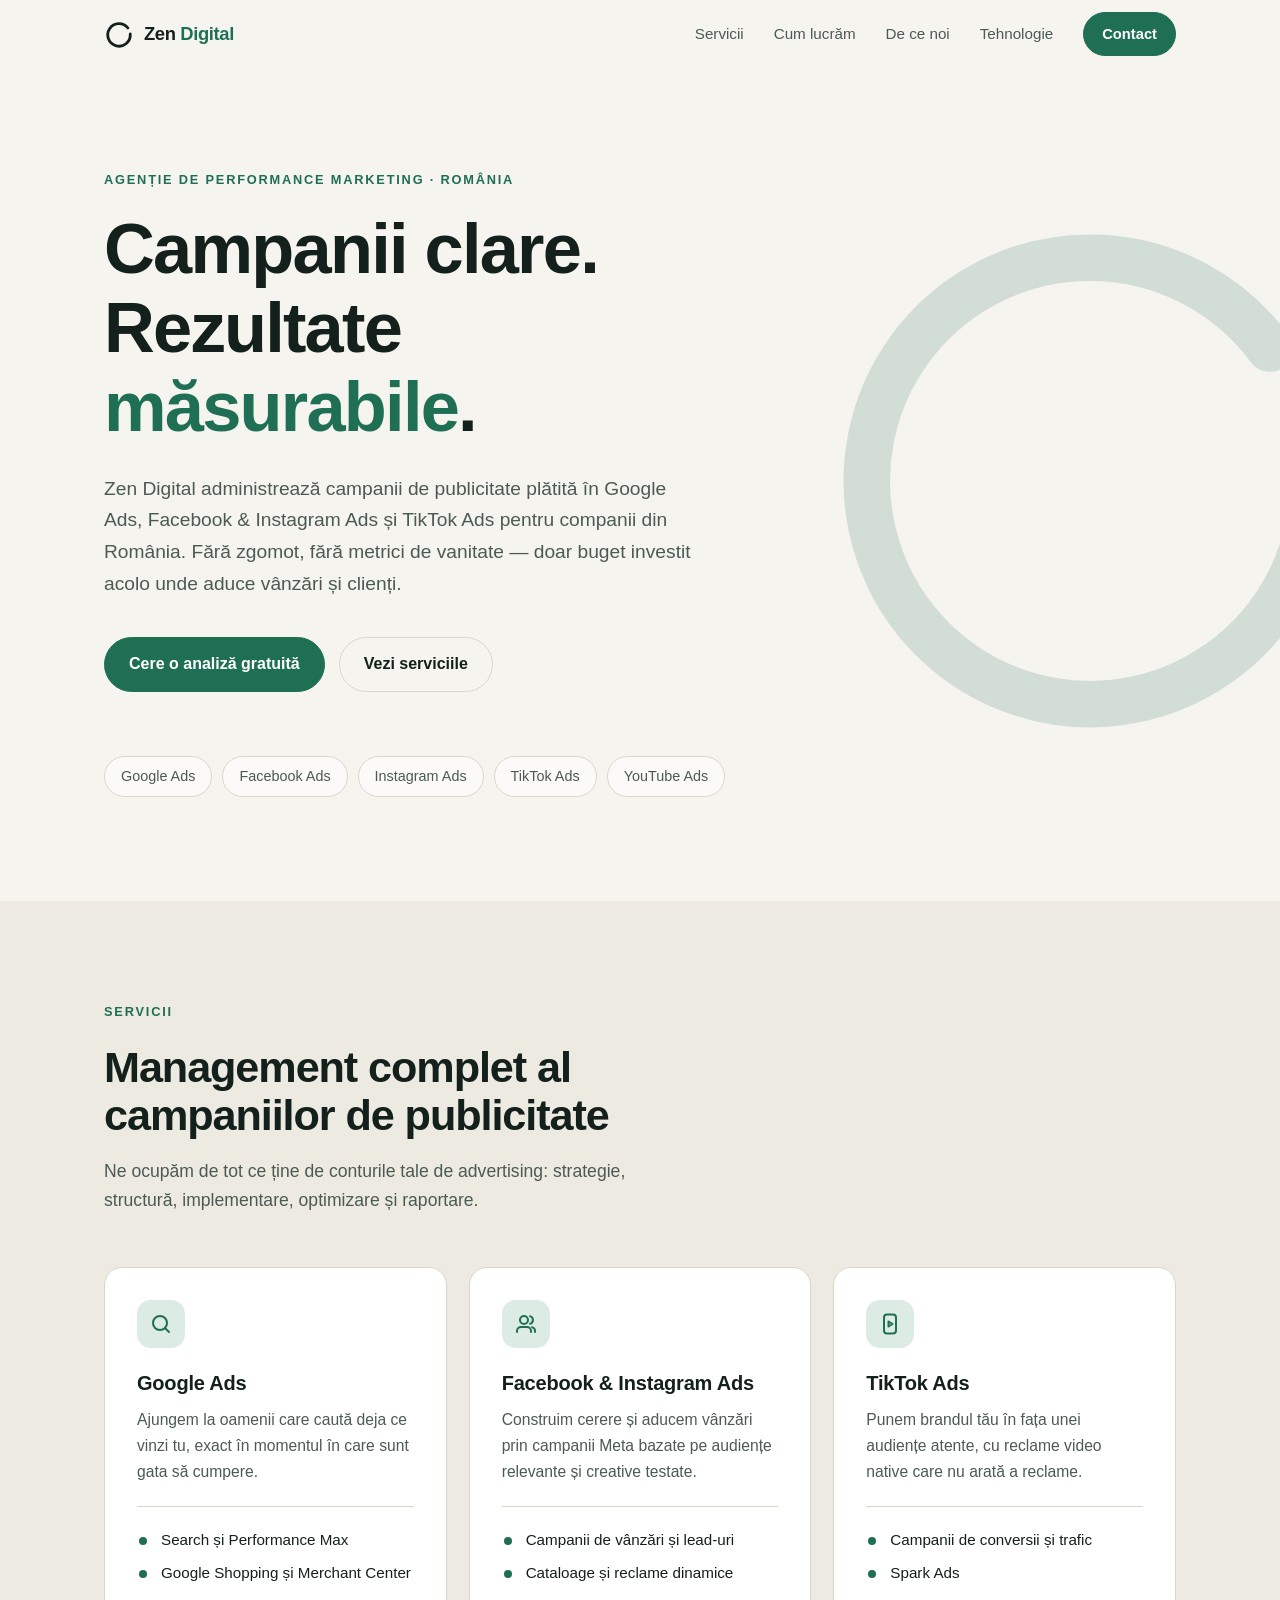
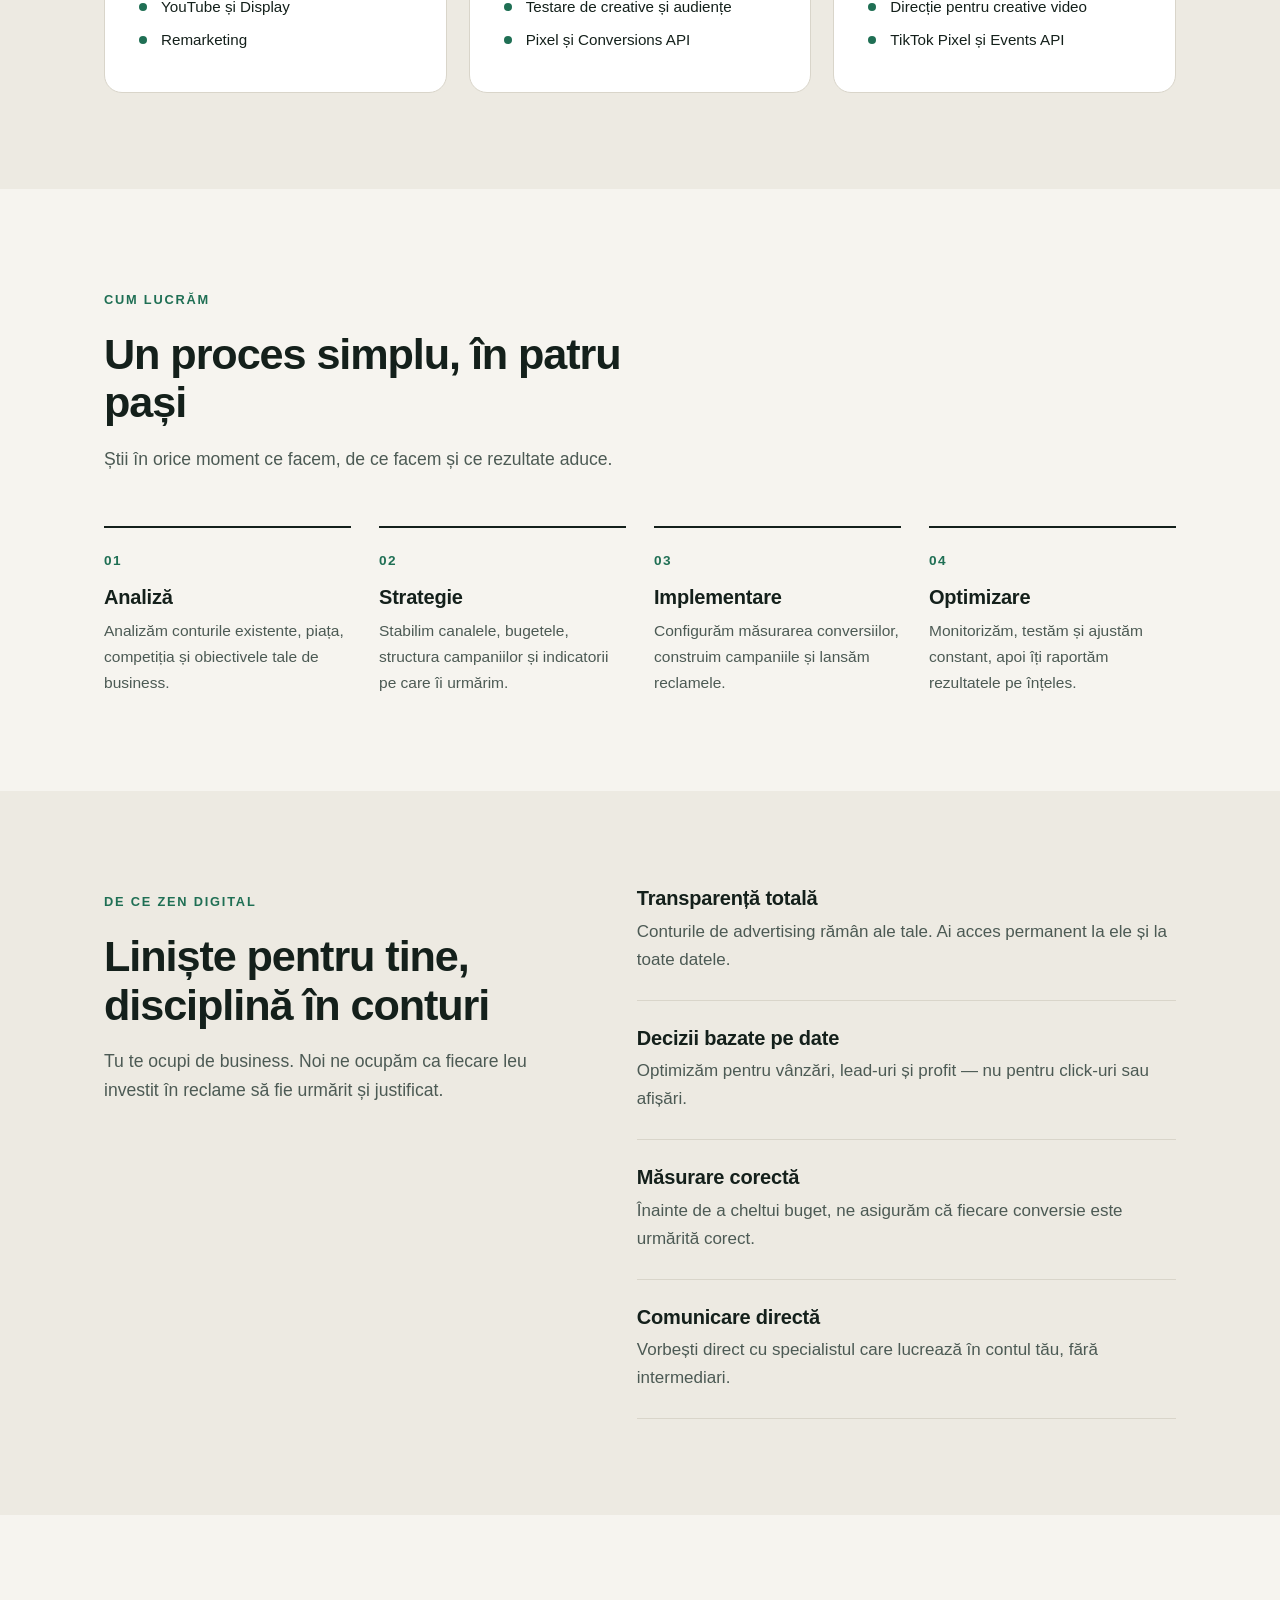
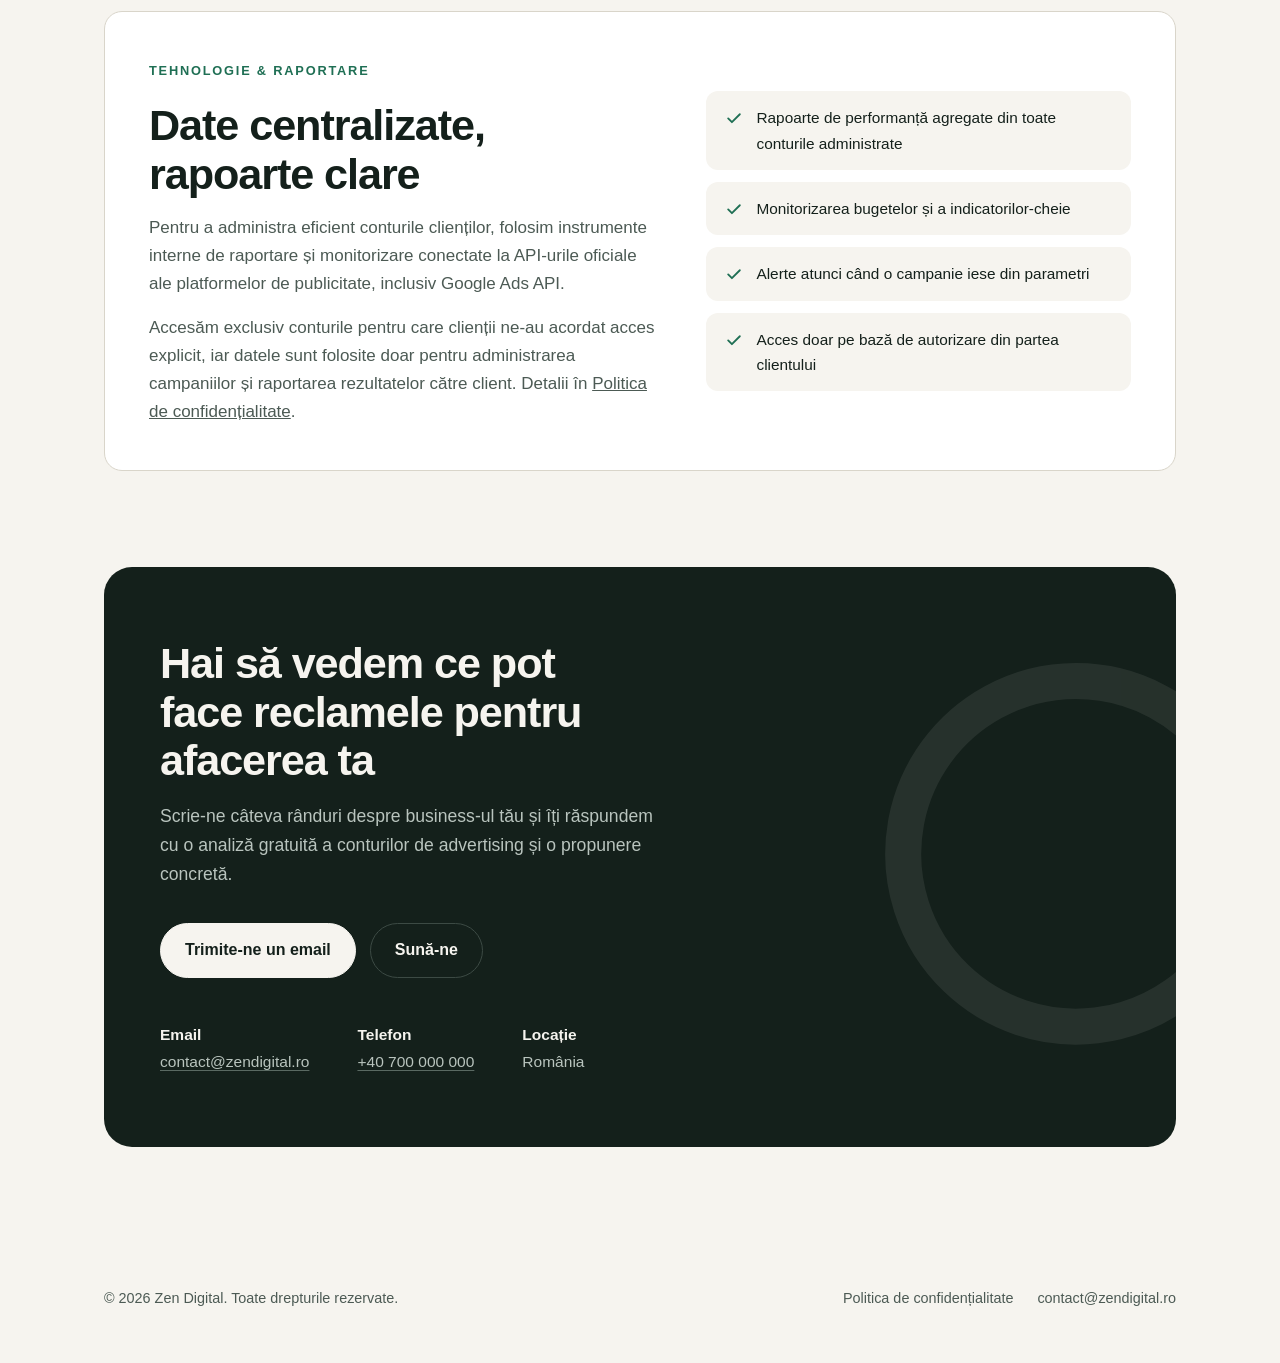
==== index.html @ 2e322310 "Add Zen Digital agency website Static one-page site in Romanian presenting the performance marketing" ====
<!DOCTYPE html>
<html lang="ro">
<head>
  <meta charset="utf-8">
  <meta name="viewport" content="width=device-width, initial-scale=1">
  <title>Zen Digital — Agenție de performance marketing | Google Ads, Meta Ads, TikTok Ads</title>
  <meta name="description" content="Zen Digital este o agenție de performance marketing din România. Administrăm campanii Google Ads, Facebook &amp; Instagram Ads și TikTok Ads, cu focus pe rezultate măsurabile.">
  <meta property="og:title" content="Zen Digital — Agenție de performance marketing">
  <meta property="og:description" content="Management de campanii Google Ads, Meta Ads și TikTok Ads pentru companii din România.">
  <meta property="og:type" content="website">
  <meta property="og:locale" content="ro_RO">
  <meta name="theme-color" content="#f6f4ef">
  <link rel="icon" href="favicon.svg" type="image/svg+xml">
  <link rel="stylesheet" href="styles.css">
</head>
<body>
  <a class="skip" href="#continut">Sari la conținut</a>

  <header class="header">
    <div class="wrap">
      <a class="logo" href="#" aria-label="Zen Digital — acasă">
        <svg viewBox="0 0 32 32" aria-hidden="true"><path d="M25.5 9.6A12 12 0 1 0 28 16" fill="none" stroke="currentColor" stroke-width="3" stroke-linecap="round"/></svg>
        <span>Zen <span>Digital</span></span>
      </a>
      <button class="menu-btn" aria-label="Meniu" aria-expanded="false" aria-controls="nav">
        <svg viewBox="0 0 24 24" fill="none" stroke="currentColor" stroke-width="2" stroke-linecap="round" aria-hidden="true"><path d="M4 7h16M4 12h16M4 17h16"/></svg>
      </button>
      <nav class="nav" id="nav" aria-label="Navigare principală">
        <a href="#servicii">Servicii</a>
        <a href="#proces">Cum lucrăm</a>
        <a href="#principii">De ce noi</a>
        <a href="#tehnologie">Tehnologie</a>
        <a class="btn small" href="#contact">Contact</a>
      </nav>
    </div>
  </header>

  <main id="continut">
    <section class="hero">
      <svg class="enso" viewBox="0 0 200 200" aria-hidden="true"><path d="M158 56A72 72 0 1 0 172 100" fill="none" stroke="currentColor" stroke-width="15" stroke-linecap="round"/></svg>
      <div class="wrap">
        <span class="eyebrow">Agenție de performance marketing · România</span>
        <h1>Campanii clare. Rezultate <em>măsurabile</em>.</h1>
        <p class="lead">Zen Digital administrează campanii de publicitate plătită în Google Ads, Facebook &amp; Instagram Ads și TikTok Ads pentru companii din România. Fără zgomot, fără metrici de vanitate — doar buget investit acolo unde aduce vânzări și clienți.</p>
        <div class="actions">
          <a class="btn" href="#contact">Cere o analiză gratuită</a>
          <a class="btn ghost" href="#servicii">Vezi serviciile</a>
        </div>
        <div class="platforms" aria-label="Platforme pe care lucrăm">
          <span>Google Ads</span>
          <span>Facebook Ads</span>
          <span>Instagram Ads</span>
          <span>TikTok Ads</span>
          <span>YouTube Ads</span>
        </div>
      </div>
    </section>

    <section class="section alt" id="servicii">
      <div class="wrap">
        <div class="section-head reveal">
          <span class="eyebrow">Servicii</span>
          <h2>Management complet al campaniilor de publicitate</h2>
          <p>Ne ocupăm de tot ce ține de conturile tale de advertising: strategie, structură, implementare, optimizare și raportare.</p>
        </div>
        <div class="grid-3">
          <article class="card reveal">
            <div class="icon"><svg viewBox="0 0 24 24" fill="none" stroke="currentColor" stroke-width="2" stroke-linecap="round" stroke-linejoin="round" aria-hidden="true"><circle cx="11" cy="11" r="7"/><path d="m20 20-3.5-3.5"/></svg></div>
            <h3>Google Ads</h3>
            <p>Ajungem la oamenii care caută deja ce vinzi tu, exact în momentul în care sunt gata să cumpere.</p>
            <ul>
              <li>Search și Performance Max</li>
              <li>Google Shopping și Merchant Center</li>
              <li>YouTube și Display</li>
              <li>Remarketing</li>
            </ul>
          </article>
          <article class="card reveal">
            <div class="icon"><svg viewBox="0 0 24 24" fill="none" stroke="currentColor" stroke-width="2" stroke-linecap="round" stroke-linejoin="round" aria-hidden="true"><path d="M17 20v-1a4 4 0 0 0-4-4H7a4 4 0 0 0-4 4v1"/><circle cx="10" cy="8" r="4"/><path d="M21 20v-1a4 4 0 0 0-3-3.85M16 4.15a4 4 0 0 1 0 7.7"/></svg></div>
            <h3>Facebook &amp; Instagram Ads</h3>
            <p>Construim cerere și aducem vânzări prin campanii Meta bazate pe audiențe relevante și creative testate.</p>
            <ul>
              <li>Campanii de vânzări și lead-uri</li>
              <li>Cataloage și reclame dinamice</li>
              <li>Testare de creative și audiențe</li>
              <li>Pixel și Conversions API</li>
            </ul>
          </article>
          <article class="card reveal">
            <div class="icon"><svg viewBox="0 0 24 24" fill="none" stroke="currentColor" stroke-width="2" stroke-linecap="round" stroke-linejoin="round" aria-hidden="true"><rect x="6" y="2.5" width="12" height="19" rx="3"/><path d="m10.5 9.5 4 2.5-4 2.5z"/></svg></div>
            <h3>TikTok Ads</h3>
            <p>Punem brandul tău în fața unei audiențe atente, cu reclame video native care nu arată a reclame.</p>
            <ul>
              <li>Campanii de conversii și trafic</li>
              <li>Spark Ads</li>
              <li>Direcție pentru creative video</li>
              <li>TikTok Pixel și Events API</li>
            </ul>
          </article>
        </div>
      </div>
    </section>

    <section class="section" id="proces">
      <div class="wrap">
        <div class="section-head reveal">
          <span class="eyebrow">Cum lucrăm</span>
          <h2>Un proces simplu, în patru pași</h2>
          <p>Știi în orice moment ce facem, de ce facem și ce rezultate aduce.</p>
        </div>
        <div class="steps">
          <div class="step reveal">
            <h3>Analiză</h3>
            <p>Analizăm conturile existente, piața, competiția și obiectivele tale de business.</p>
          </div>
          <div class="step reveal">
            <h3>Strategie</h3>
            <p>Stabilim canalele, bugetele, structura campaniilor și indicatorii pe care îi urmărim.</p>
          </div>
          <div class="step reveal">
            <h3>Implementare</h3>
            <p>Configurăm măsurarea conversiilor, construim campaniile și lansăm reclamele.</p>
          </div>
          <div class="step reveal">
            <h3>Optimizare</h3>
            <p>Monitorizăm, testăm și ajustăm constant, apoi îți raportăm rezultatele pe înțeles.</p>
          </div>
        </div>
      </div>
    </section>

    <section class="section alt" id="principii">
      <div class="wrap split">
        <div class="section-head reveal">
          <span class="eyebrow">De ce Zen Digital</span>
          <h2>Liniște pentru tine, disciplină în conturi</h2>
          <p>Tu te ocupi de business. Noi ne ocupăm ca fiecare leu investit în reclame să fie urmărit și justificat.</p>
        </div>
        <div class="principles">
          <div class="principle reveal">
            <h3>Transparență totală</h3>
            <p>Conturile de advertising rămân ale tale. Ai acces permanent la ele și la toate datele.</p>
          </div>
          <div class="principle reveal">
            <h3>Decizii bazate pe date</h3>
            <p>Optimizăm pentru vânzări, lead-uri și profit — nu pentru click-uri sau afișări.</p>
          </div>
          <div class="principle reveal">
            <h3>Măsurare corectă</h3>
            <p>Înainte de a cheltui buget, ne asigurăm că fiecare conversie este urmărită corect.</p>
          </div>
          <div class="principle reveal">
            <h3>Comunicare directă</h3>
            <p>Vorbești direct cu specialistul care lucrează în contul tău, fără intermediari.</p>
          </div>
        </div>
      </div>
    </section>

    <section class="section" id="tehnologie">
      <div class="wrap">
        <div class="tech reveal">
          <div>
            <span class="eyebrow">Tehnologie &amp; raportare</span>
            <h2>Date centralizate, rapoarte clare</h2>
            <p>Pentru a administra eficient conturile clienților, folosim instrumente interne de raportare și monitorizare conectate la API-urile oficiale ale platformelor de publicitate, inclusiv Google Ads API.</p>
            <p>Accesăm exclusiv conturile pentru care clienții ne-au acordat acces explicit, iar datele sunt folosite doar pentru administrarea campaniilor și raportarea rezultatelor către client. Detalii în <a href="politica-de-confidentialitate.html">Politica de confidențialitate</a>.</p>
          </div>
          <ul>
            <li><svg viewBox="0 0 24 24" fill="none" stroke="currentColor" stroke-width="2.2" stroke-linecap="round" stroke-linejoin="round" aria-hidden="true"><path d="m5 12.5 4.5 4.5L19 7.5"/></svg>Rapoarte de performanță agregate din toate conturile administrate</li>
            <li><svg viewBox="0 0 24 24" fill="none" stroke="currentColor" stroke-width="2.2" stroke-linecap="round" stroke-linejoin="round" aria-hidden="true"><path d="m5 12.5 4.5 4.5L19 7.5"/></svg>Monitorizarea bugetelor și a indicatorilor-cheie</li>
            <li><svg viewBox="0 0 24 24" fill="none" stroke="currentColor" stroke-width="2.2" stroke-linecap="round" stroke-linejoin="round" aria-hidden="true"><path d="m5 12.5 4.5 4.5L19 7.5"/></svg>Alerte atunci când o campanie iese din parametri</li>
            <li><svg viewBox="0 0 24 24" fill="none" stroke="currentColor" stroke-width="2.2" stroke-linecap="round" stroke-linejoin="round" aria-hidden="true"><path d="m5 12.5 4.5 4.5L19 7.5"/></svg>Acces doar pe bază de autorizare din partea clientului</li>
          </ul>
        </div>
      </div>
    </section>

    <section class="section" id="contact" style="padding-top:0">
      <div class="wrap">
        <div class="cta reveal">
          <svg class="enso" viewBox="0 0 200 200" aria-hidden="true"><path d="M158 56A72 72 0 1 0 172 100" fill="none" stroke="currentColor" stroke-width="15" stroke-linecap="round"/></svg>
          <h2>Hai să vedem ce pot face reclamele pentru afacerea ta</h2>
          <p>Scrie-ne câteva rânduri despre business-ul tău și îți răspundem cu o analiză gratuită a conturilor de advertising și o propunere concretă.</p>
          <div class="actions">
            <a class="btn light" href="mailto:contact@zendigital.ro?subject=Solicitare%20analiz%C4%83%20gratuit%C4%83">Trimite-ne un email</a>
            <a class="btn ghost" href="tel:+40700000000">Sună-ne</a>
          </div>
          <div class="contact-list">
            <div><strong>Email</strong><a href="mailto:contact@zendigital.ro">contact@zendigital.ro</a></div>
            <div><strong>Telefon</strong><a href="tel:+40700000000">+40 700 000 000</a></div>
            <div><strong>Locație</strong>România</div>
          </div>
        </div>
      </div>
    </section>
  </main>

  <footer class="footer">
    <div class="wrap">
      <span>© <span id="year">2026</span> Zen Digital. Toate drepturile rezervate.</span>
      <nav aria-label="Legal">
        <a href="politica-de-confidentialitate.html">Politica de confidențialitate</a>
        <a href="mailto:contact@zendigital.ro">contact@zendigital.ro</a>
      </nav>
    </div>
  </footer>

  <script src="script.js"></script>
</body>
</html>
---- styles.css ----
:root {
  --paper: #f6f4ef;
  --paper-2: #edeae2;
  --ink: #14201b;
  --ink-soft: #4c5a54;
  --line: #d9d5ca;
  --accent: #1f6f54;
  --accent-dark: #17543f;
  --accent-soft: #dcebe3;
  --white: #ffffff;
  --radius: 18px;
  --wrap: 1120px;
  --font: -apple-system, BlinkMacSystemFont, "Segoe UI", Roboto, "Helvetica Neue", Arial, sans-serif;
}

*, *::before, *::after { box-sizing: border-box; }

html { scroll-behavior: smooth; scroll-padding-top: 84px; }

body {
  margin: 0;
  font-family: var(--font);
  font-size: 17px;
  line-height: 1.65;
  color: var(--ink);
  background: var(--paper);
  -webkit-font-smoothing: antialiased;
}

img, svg { max-width: 100%; display: block; }
a { color: inherit; }

h1, h2, h3 { line-height: 1.12; letter-spacing: -0.025em; margin: 0; font-weight: 700; }
h1 { font-size: clamp(2.4rem, 6vw, 4.4rem); }
h2 { font-size: clamp(1.8rem, 3.6vw, 2.7rem); }
h3 { font-size: 1.25rem; letter-spacing: -0.01em; }
p { margin: 0; }

.wrap { width: 100%; max-width: var(--wrap); margin: 0 auto; padding: 0 24px; }

.skip {
  position: absolute; left: -9999px; top: 0;
  background: var(--ink); color: var(--white); padding: 10px 16px; z-index: 100;
}
.skip:focus { left: 12px; top: 12px; }

:focus-visible { outline: 2px solid var(--accent); outline-offset: 3px; border-radius: 4px; }

/* Header */
.header {
  position: sticky; top: 0; z-index: 50;
  background: rgba(246, 244, 239, 0.86);
  backdrop-filter: blur(12px);
  -webkit-backdrop-filter: blur(12px);
  border-bottom: 1px solid transparent;
  transition: border-color .2s;
}
.header.scrolled { border-bottom-color: var(--line); }
.header .wrap { display: flex; align-items: center; justify-content: space-between; height: 68px; }

.logo { display: inline-flex; align-items: center; gap: 10px; text-decoration: none; font-weight: 700; font-size: 1.15rem; letter-spacing: -0.02em; }
.logo svg { width: 30px; height: 30px; }
.logo span span { color: var(--accent); }

.nav { display: flex; align-items: center; gap: 30px; }
.nav a { text-decoration: none; font-size: .95rem; color: var(--ink-soft); transition: color .15s; }
.nav a:hover { color: var(--ink); }
.nav a.btn { color: var(--white); }

.menu-btn {
  display: none; background: none; border: 0; padding: 10px; margin-right: -10px; cursor: pointer; color: var(--ink);
}
.menu-btn svg { width: 24px; height: 24px; }

/* Buttons */
.btn {
  display: inline-flex; align-items: center; justify-content: center; gap: 8px;
  padding: 13px 24px; border-radius: 999px;
  background: var(--accent); color: var(--white);
  font-weight: 600; font-size: 1rem; text-decoration: none;
  border: 1px solid var(--accent);
  transition: background .15s, transform .15s, border-color .15s;
}
.btn:hover { background: var(--accent-dark); border-color: var(--accent-dark); transform: translateY(-1px); }
.btn.small { padding: 9px 18px; font-size: .92rem; }
.btn.ghost { background: transparent; color: var(--ink); border-color: var(--line); }
.btn.ghost:hover { background: var(--white); border-color: var(--ink); }
.btn.light { background: var(--paper); color: var(--ink); border-color: var(--paper); }
.btn.light:hover { background: var(--white); border-color: var(--white); }

/* Hero */
.hero { position: relative; overflow: hidden; padding: 96px 0 104px; }
.hero .wrap { position: relative; z-index: 1; }
.hero h1 { max-width: 15ch; }
.hero h1 em { font-style: normal; color: var(--accent); }
.hero .lead { margin-top: 26px; max-width: 56ch; font-size: 1.2rem; color: var(--ink-soft); }
.hero .actions { margin-top: 38px; display: flex; flex-wrap: wrap; gap: 14px; }
.enso {
  position: absolute; right: -120px; top: 50%; transform: translateY(-50%);
  width: 620px; height: 620px; color: var(--accent); opacity: .16; pointer-events: none;
}

.eyebrow {
  display: inline-block; margin-bottom: 20px;
  font-size: .8rem; font-weight: 600; letter-spacing: .14em; text-transform: uppercase; color: var(--accent);
}

.platforms { margin-top: 64px; display: flex; flex-wrap: wrap; gap: 10px; }
.platforms span {
  padding: 8px 16px; border: 1px solid var(--line); border-radius: 999px;
  font-size: .9rem; color: var(--ink-soft); background: rgba(255,255,255,.55);
}

/* Sections */
.section { padding: 96px 0; }
.section.alt { background: var(--paper-2); }
.section-head { max-width: 62ch; margin-bottom: 52px; }
.section-head p { margin-top: 18px; color: var(--ink-soft); font-size: 1.1rem; }

/* Cards */
.grid-3 { display: grid; grid-template-columns: repeat(3, 1fr); gap: 22px; }
.card {
  background: var(--white); border: 1px solid var(--line); border-radius: var(--radius);
  padding: 32px; display: flex; flex-direction: column;
  transition: transform .2s, box-shadow .2s;
}
.card:hover { transform: translateY(-3px); box-shadow: 0 18px 40px -24px rgba(20, 32, 27, .35); }
.card .icon {
  width: 48px; height: 48px; border-radius: 14px; background: var(--accent-soft); color: var(--accent);
  display: grid; place-items: center; margin-bottom: 24px;
}
.card .icon svg { width: 24px; height: 24px; }
.card p { margin-top: 12px; color: var(--ink-soft); font-size: .98rem; }
.card ul { list-style: none; padding: 0; margin: 22px 0 0; border-top: 1px solid var(--line); padding-top: 20px; }
.card li { position: relative; padding-left: 24px; font-size: .95rem; margin-bottom: 8px; }
.card li::before {
  content: ""; position: absolute; left: 2px; top: .62em; width: 8px; height: 8px;
  border-radius: 50%; background: var(--accent);
}

/* Process */
.steps { display: grid; grid-template-columns: repeat(4, 1fr); gap: 28px; counter-reset: step; }
.step { counter-increment: step; border-top: 2px solid var(--ink); padding-top: 22px; }
.step::before {
  content: "0" counter(step); display: block; margin-bottom: 14px;
  font-size: .85rem; font-weight: 600; letter-spacing: .1em; color: var(--accent);
}
.step p { margin-top: 10px; color: var(--ink-soft); font-size: .97rem; }

/* Principles */
.split { display: grid; grid-template-columns: 1fr 1.15fr; gap: 64px; align-items: start; }
.split .section-head { margin-bottom: 0; position: sticky; top: 110px; }
.principles { display: grid; gap: 0; }
.principle { padding: 26px 0; border-bottom: 1px solid var(--line); }
.principle:first-child { padding-top: 0; }
.principle p { margin-top: 8px; color: var(--ink-soft); }

/* Tech */
.tech {
  background: var(--white); border: 1px solid var(--line); border-radius: var(--radius);
  padding: 44px; display: grid; grid-template-columns: 1.2fr 1fr; gap: 48px; align-items: center;
}
.tech p { margin-top: 16px; color: var(--ink-soft); }
.tech ul { list-style: none; margin: 0; padding: 0; display: grid; gap: 12px; }
.tech li {
  padding: 14px 18px; background: var(--paper); border-radius: 12px; font-size: .96rem;
  display: flex; gap: 12px; align-items: flex-start;
}
.tech li svg { flex: none; width: 20px; height: 20px; color: var(--accent); margin-top: 3px; }

/* Contact */
.cta { background: var(--ink); color: var(--paper); border-radius: 28px; padding: 72px 56px; position: relative; overflow: hidden; }
.cta h2 { max-width: 18ch; }
.cta > p { margin-top: 18px; max-width: 52ch; color: #b9c4be; font-size: 1.1rem; }
.cta .actions { margin-top: 34px; display: flex; flex-wrap: wrap; gap: 14px; }
.cta .enso { right: -140px; width: 480px; height: 480px; color: var(--paper); opacity: .08; }
.cta .btn.ghost { color: var(--paper); border-color: #3c4a44; }
.cta .btn.ghost:hover { background: transparent; border-color: var(--paper); }
.contact-list { margin-top: 44px; display: flex; flex-wrap: wrap; gap: 14px 48px; font-size: .97rem; color: #b9c4be; position: relative; }
.contact-list strong { display: block; color: var(--paper); font-weight: 600; margin-bottom: 2px; }
.contact-list a { text-decoration-color: #5a6962; text-underline-offset: 3px; }

/* Footer */
.footer { padding: 44px 0 52px; font-size: .9rem; color: var(--ink-soft); }
.footer .wrap { display: flex; flex-wrap: wrap; gap: 16px 32px; justify-content: space-between; align-items: center; }
.footer nav { display: flex; flex-wrap: wrap; gap: 8px 24px; }
.footer a { text-decoration: none; }
.footer a:hover { color: var(--ink); text-decoration: underline; }

/* Legal page */
.legal { padding: 72px 0 96px; }
.legal .wrap { max-width: 780px; }
.legal h1 { font-size: clamp(2rem, 4.5vw, 3rem); }
.legal .updated { margin-top: 14px; color: var(--ink-soft); font-size: .95rem; }
.legal h2 { font-size: 1.4rem; margin: 48px 0 14px; letter-spacing: -0.015em; }
.legal p, .legal li { color: #2f3d37; }
.legal p + p { margin-top: 14px; }
.legal ul { padding-left: 22px; margin: 12px 0; }
.legal li { margin-bottom: 8px; }
.legal a { color: var(--accent); text-underline-offset: 3px; }
.legal dl { margin: 12px 0; display: grid; grid-template-columns: max-content 1fr; gap: 6px 20px; }
.legal dt { color: var(--ink-soft); }
.legal dd { margin: 0; }

/* Reveal */
.reveal { opacity: 0; transform: translateY(16px); transition: opacity .6s ease, transform .6s ease; }
.reveal.in { opacity: 1; transform: none; }

@media (prefers-reduced-motion: reduce) {
  html { scroll-behavior: auto; }
  .reveal { opacity: 1; transform: none; transition: none; }
  .btn, .card { transition: none; }
}

@media (max-width: 960px) {
  .grid-3 { grid-template-columns: 1fr; }
  .steps { grid-template-columns: repeat(2, 1fr); }
  .split { grid-template-columns: 1fr; gap: 40px; }
  .split .section-head { position: static; }
  .tech { grid-template-columns: 1fr; gap: 32px; padding: 32px; }
  .enso { width: 460px; height: 460px; right: -200px; }
}

@media (max-width: 720px) {
  body { font-size: 16px; }
  .wrap { padding: 0 20px; }
  .menu-btn { display: block; }
  .nav {
    display: none; position: absolute; top: 68px; left: 0; right: 0;
    flex-direction: column; align-items: stretch; gap: 0;
    background: var(--paper); border-bottom: 1px solid var(--line); padding: 8px 20px 20px;
  }
  .nav.open { display: flex; }
  .nav a { padding: 14px 0; font-size: 1.05rem; border-bottom: 1px solid var(--line); }
  .nav a.btn { margin-top: 16px; border-bottom: 0; padding: 13px 24px; }
  .hero { padding: 56px 0 72px; }
  .hero .lead { font-size: 1.08rem; }
  .platforms { margin-top: 44px; }
  .section { padding: 68px 0; }
  .section-head { margin-bottom: 36px; }
  .steps { grid-template-columns: 1fr; }
  .card { padding: 26px; }
  .cta { padding: 48px 26px; border-radius: 22px; }
  .legal dl { grid-template-columns: 1fr; gap: 2px; }
  .legal dd { margin-bottom: 10px; }
}
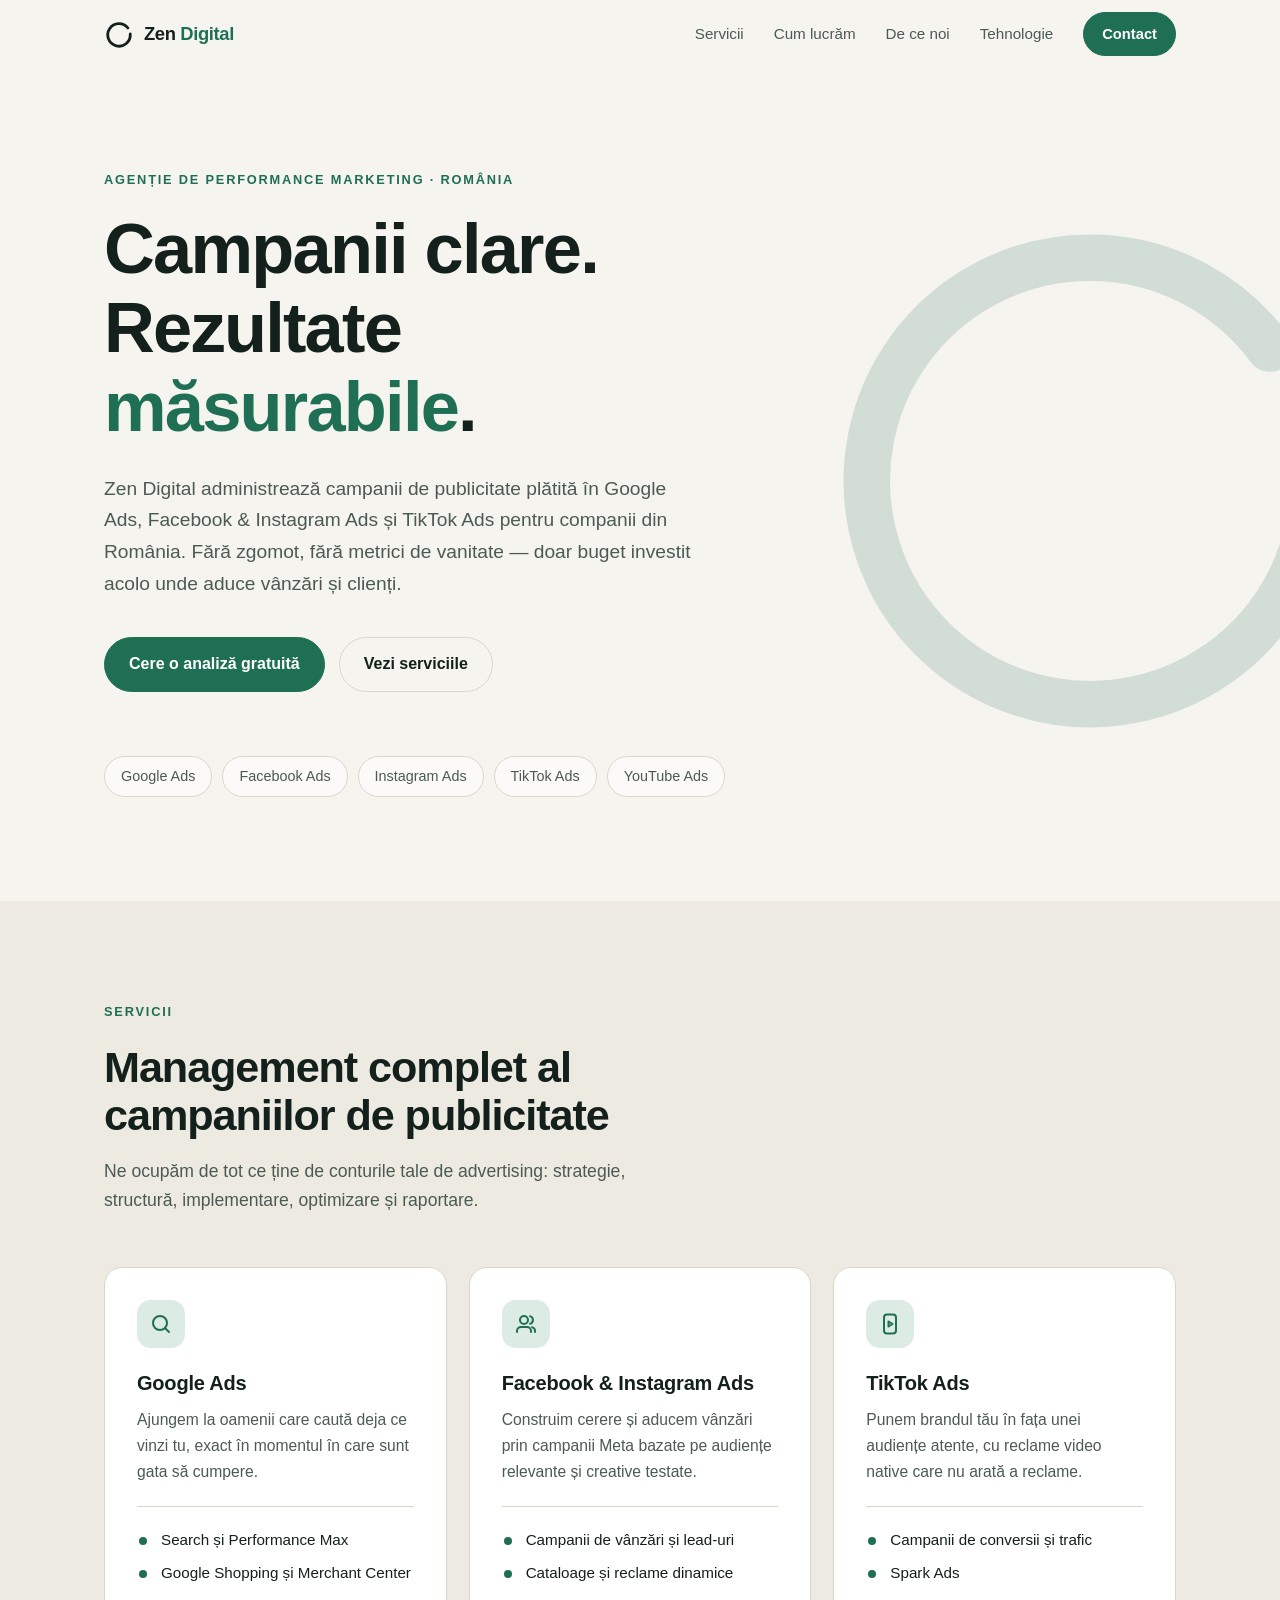
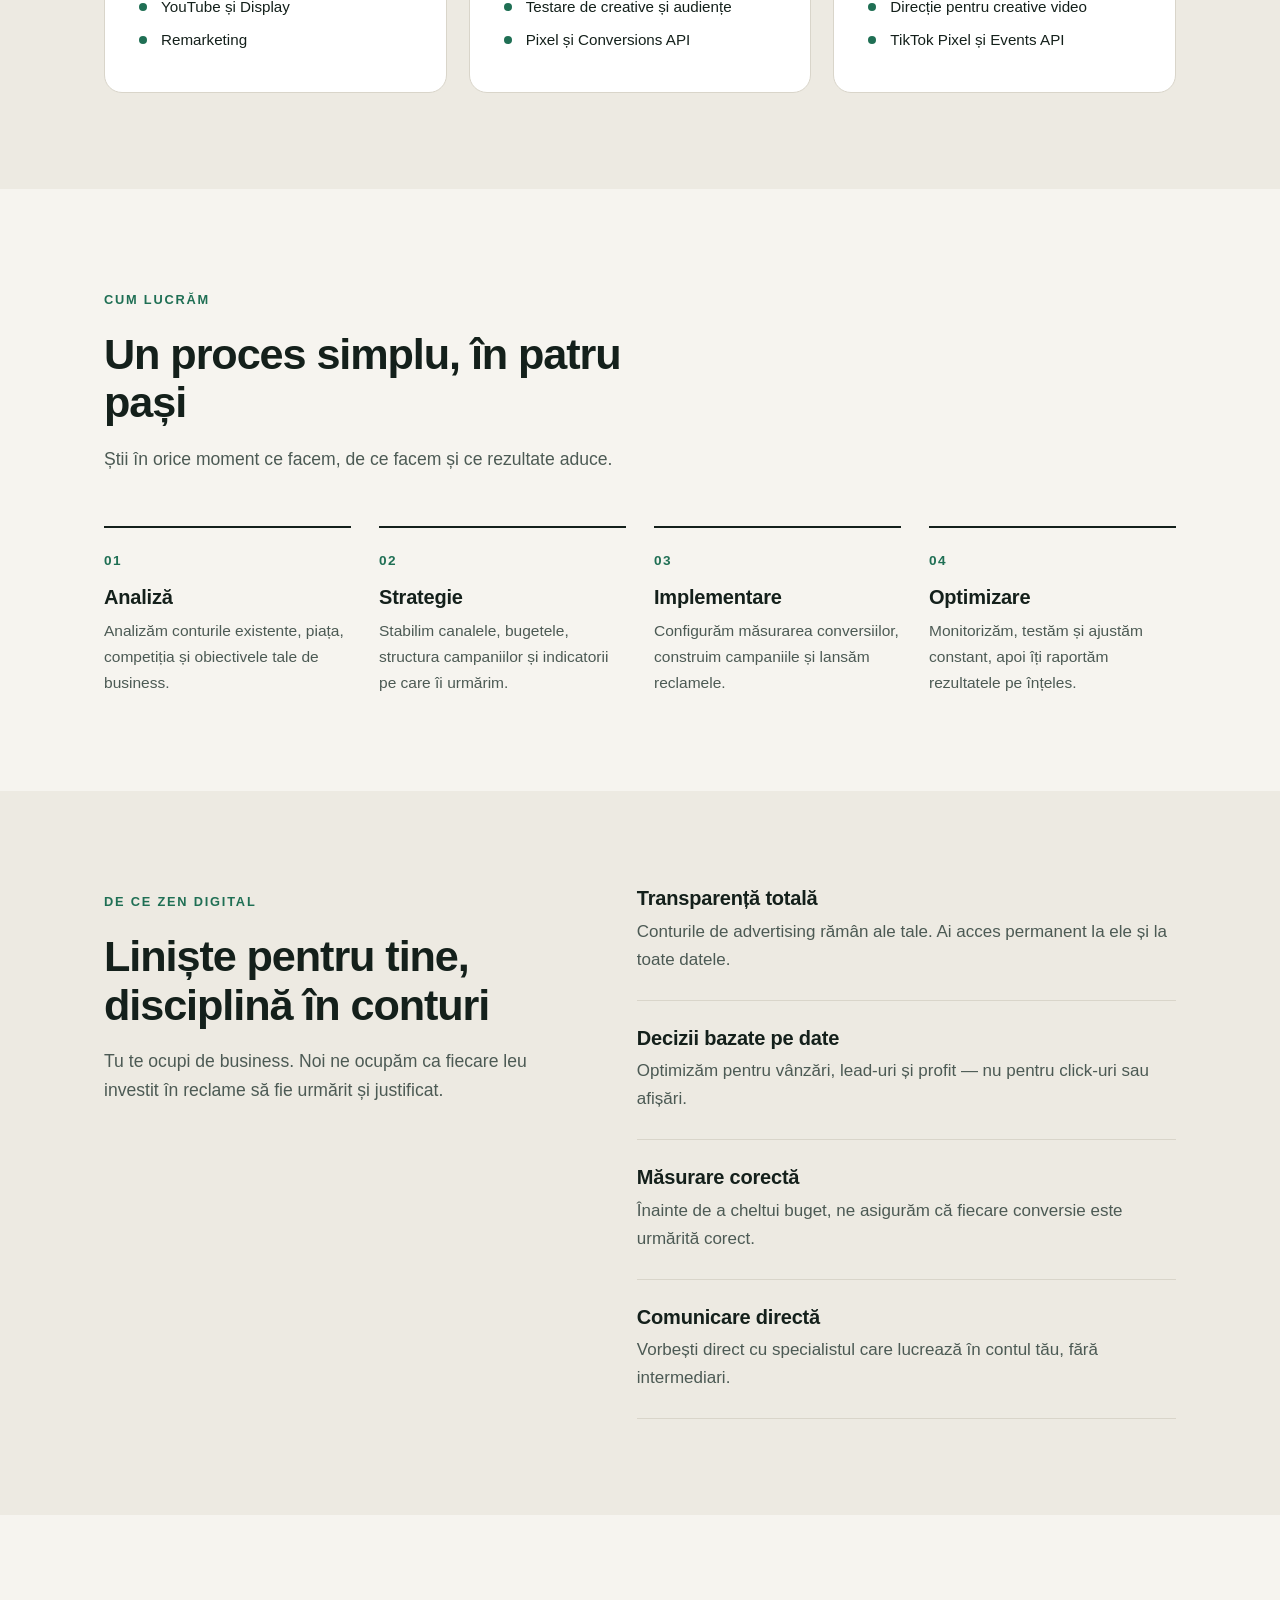
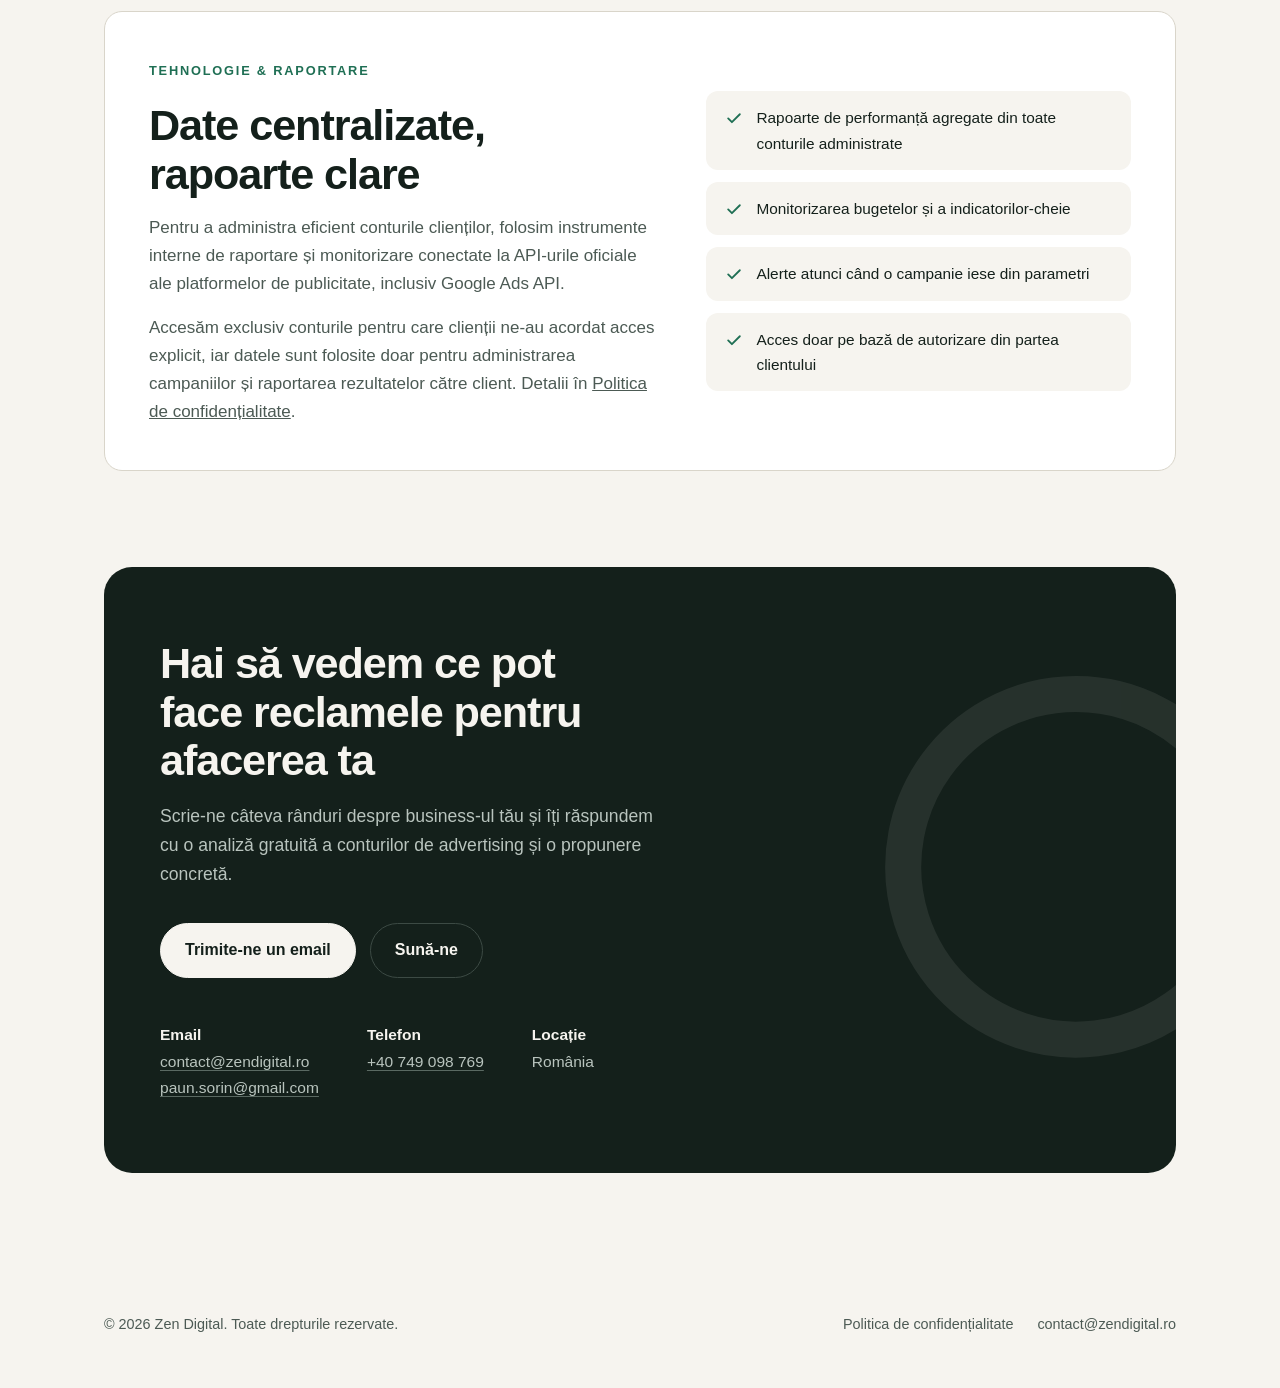
==== commit d7f813a6: "Update contact details Co-Authored-By: Claude Fable 5.2 <noreply@anthropic.com> Claude-Session: http" ====
--- a/index.html
+++ b/index.html
@@ -184,11 +184,11 @@
           <p>Scrie-ne câteva rânduri despre business-ul tău și îți răspundem cu o analiză gratuită a conturilor de advertising și o propunere concretă.</p>
           <div class="actions">
             <a class="btn light" href="mailto:contact@zendigital.ro?subject=Solicitare%20analiz%C4%83%20gratuit%C4%83">Trimite-ne un email</a>
-            <a class="btn ghost" href="tel:+40700000000">Sună-ne</a>
+            <a class="btn ghost" href="tel:+40749098769">Sună-ne</a>
           </div>
           <div class="contact-list">
-            <div><strong>Email</strong><a href="mailto:contact@zendigital.ro">contact@zendigital.ro</a></div>
-            <div><strong>Telefon</strong><a href="tel:+40700000000">+40 700 000 000</a></div>
+            <div><strong>Email</strong><a href="mailto:contact@zendigital.ro">contact@zendigital.ro</a><br><a href="mailto:paun.sorin@gmail.com">paun.sorin@gmail.com</a></div>
+            <div><strong>Telefon</strong><a href="tel:+40749098769">+40 749 098 769</a></div>
             <div><strong>Locație</strong>România</div>
           </div>
         </div>
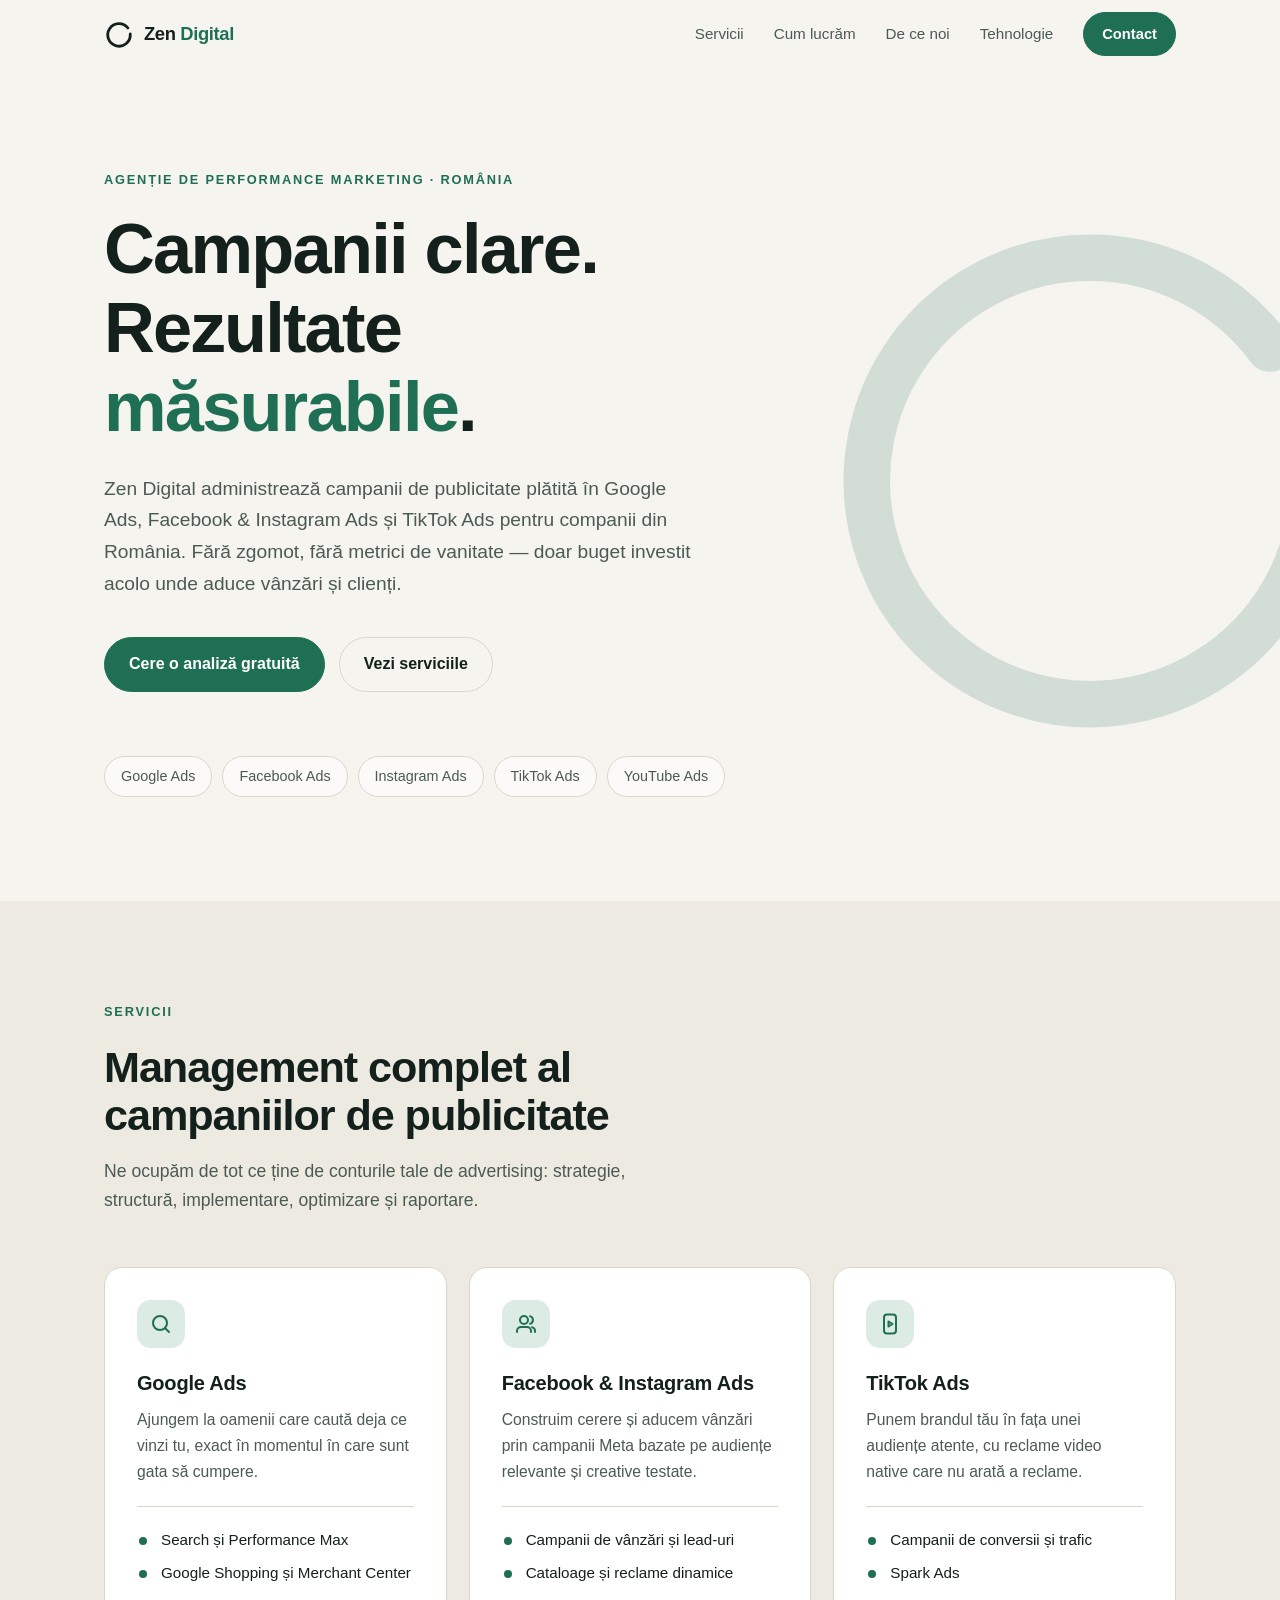
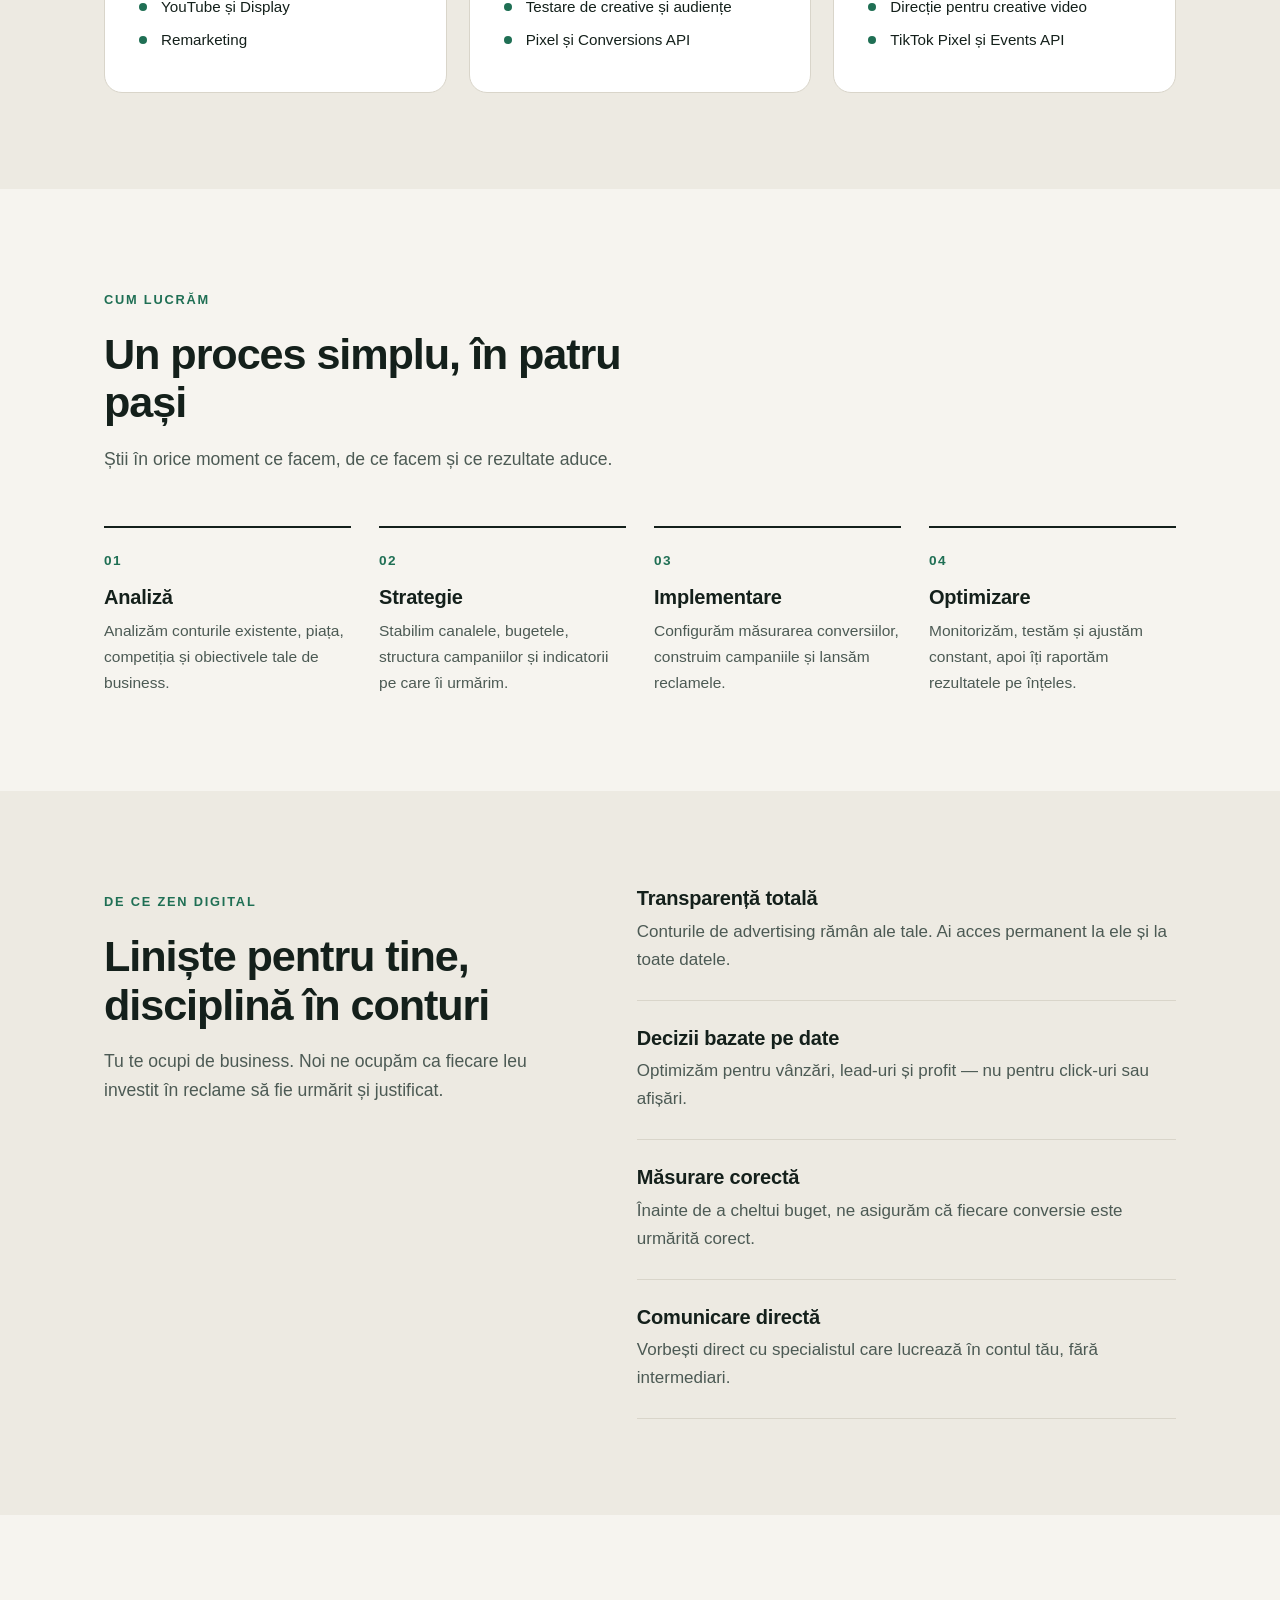
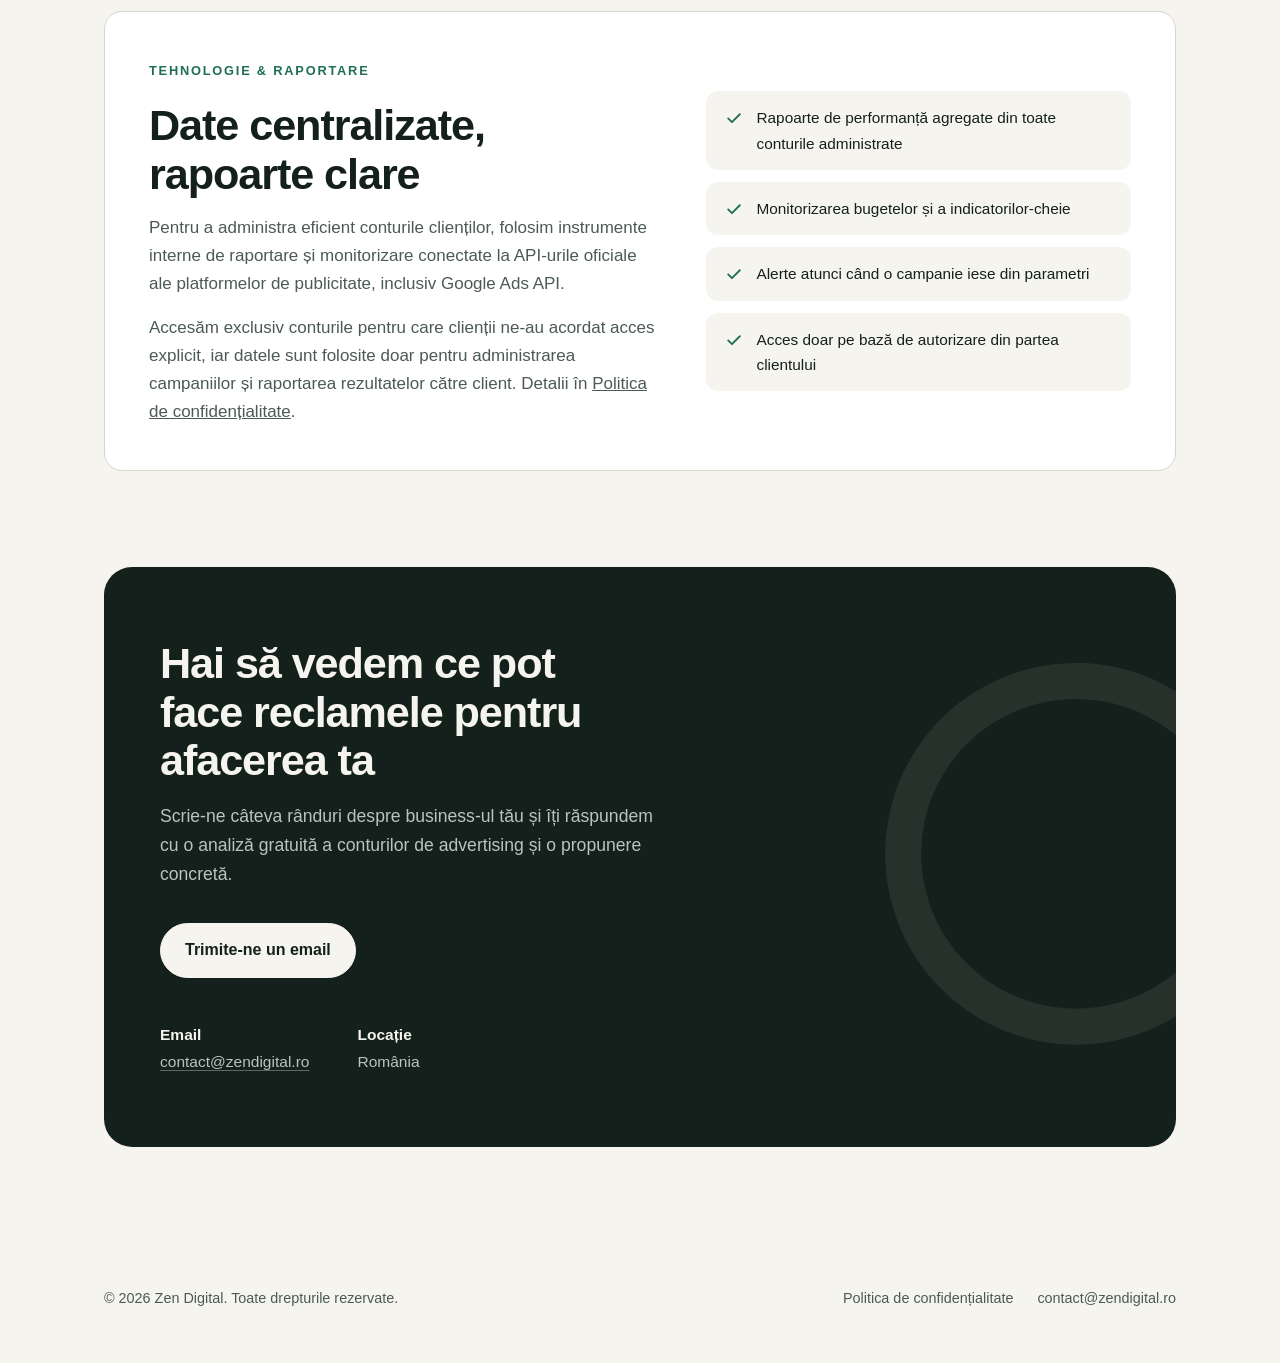
==== commit 4b0ec72e: "Remove phone number and Gmail address Co-Authored-By: Claude Fable 5.2 <noreply@anthropic.com> Claud" ====
--- a/index.html
+++ b/index.html
@@ -184,11 +184,9 @@
           <p>Scrie-ne câteva rânduri despre business-ul tău și îți răspundem cu o analiză gratuită a conturilor de advertising și o propunere concretă.</p>
           <div class="actions">
             <a class="btn light" href="mailto:contact@zendigital.ro?subject=Solicitare%20analiz%C4%83%20gratuit%C4%83">Trimite-ne un email</a>
-            <a class="btn ghost" href="tel:+40749098769">Sună-ne</a>
           </div>
           <div class="contact-list">
-            <div><strong>Email</strong><a href="mailto:contact@zendigital.ro">contact@zendigital.ro</a><br><a href="mailto:paun.sorin@gmail.com">paun.sorin@gmail.com</a></div>
-            <div><strong>Telefon</strong><a href="tel:+40749098769">+40 749 098 769</a></div>
+            <div><strong>Email</strong><a href="mailto:contact@zendigital.ro">contact@zendigital.ro</a></div>
             <div><strong>Locație</strong>România</div>
           </div>
         </div>
